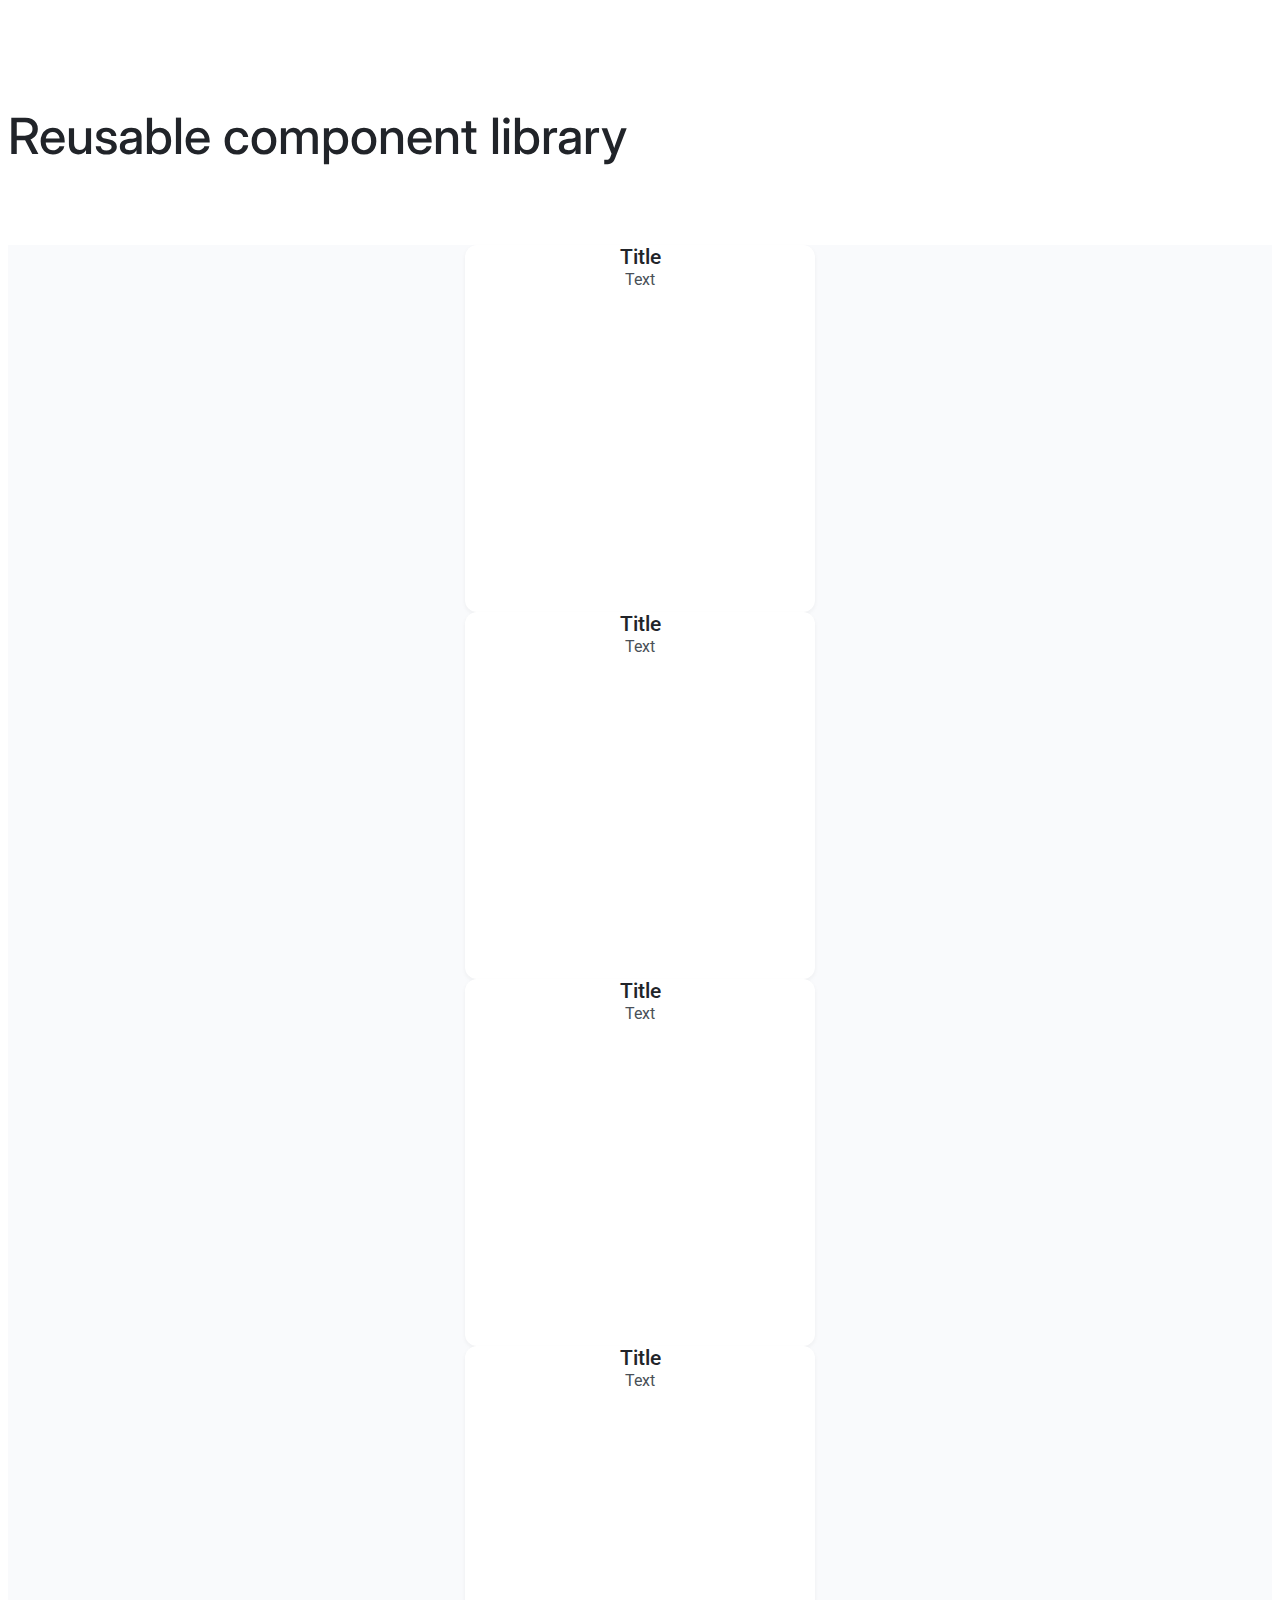
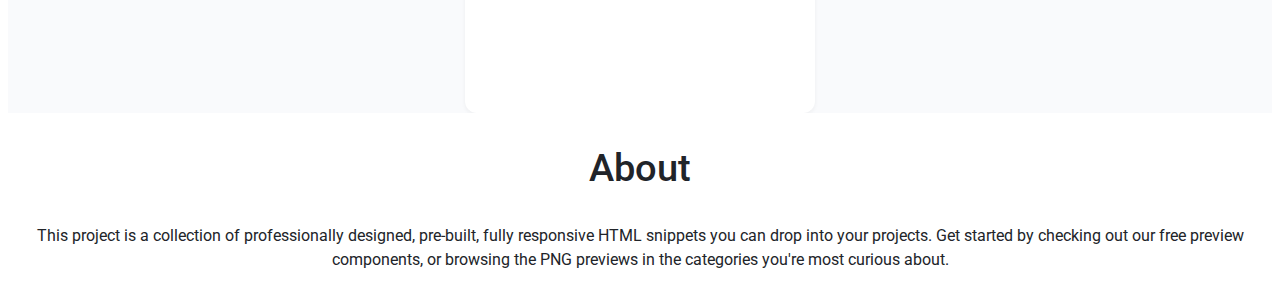
==== index.html @ 3a341c65 "done merge request" ====
<!DOCTYPE html>
<!-- Главная страница -->
<html lang="ru">
<head>
    <link rel="stylesheet" href="./assets/css/main.css">
</head>
<body class="page">
<header class="header">
    <div class="container">
        <h1 class="header__title">Reusable component library</h1>
    </div>
</header>
<main class="preview">
    <div class="container">
<div class="card">
    <div class="card__top"></div>
    <div class="card__body"></div>
        <div class="card__title">Title</div>
        <div class="card__text">Text</div>
    </div>
    <div class="card">
        <div class="card__top"></div>
        <div class="card__body"></div>
        <div class="card__title">Title</div>
        <div class="card__text">Text</div>
    </div>
    <div class="card">
        <div class="card__top"></div>
        <div class="card__body"></div>
        <div class="card__title">Title</div>
        <div class="card__text">Text</div>
    </div>

    <div class="card">
        <div class="card__top"></div>
        <div class="card__body"></div>
        <div class="card__title">Title</div>
        <div class="card__text">Text</div>
    </div>
    </div>
</main>
<footer class="footer">
    <div class="container">
        <h2 class="footer__title">About</h2>
        <p class="footer__text">This project is a collection of professionally designed, pre-built, fully responsive HTML snippets you can drop into your projects. Get started by checking out our free preview components, or browsing the PNG previews in the categories you're most curious about.</p>
    </div>
</footer>
</body>
</html>
---- assets/css/main.css ----
@import '../fonts/fonts.css';

@import "../../components/header/header.css";
@import "../../components/container/container.css";
@import "../../components/preview/preview.css";
@import "../../components/card/card.css";
@import "../../components/footer/footer.css";

:root {
    --white: #ffffff;
    --black: #212429;
    --pink: #F784AD;
    --purple: #7048E8;
    --blue: #374FC7;
    --red: #F03D3E;
    --grey-1: #F8F9FA;
    --grey-2: #DDE2E5;
    --grey-3: #ACB5BD;
    --grey-4: #495057;

    --error: var(--red);
    --success: var(--blue);

    --primary: var(--blue);
    --secondary: var(--purple);
}

body {
    font-family: 'Roboto', sans-serif;
}

html, body{
    height: 100%;
}

.page {
    overflow: hidden;
    display: flex;
    flex-direction: column;
}

main {
    flex-grow: 1;
    background: #F9FAFC;
}

.footer {
    color: #212429;
    text-align: center;
}

.footer__title {
    font-weight: 500;
    font-size: 38px;
    line-height: 1.26;
}

.footer__text {
    font-size: 16px;
    line-height: 1.5;
}
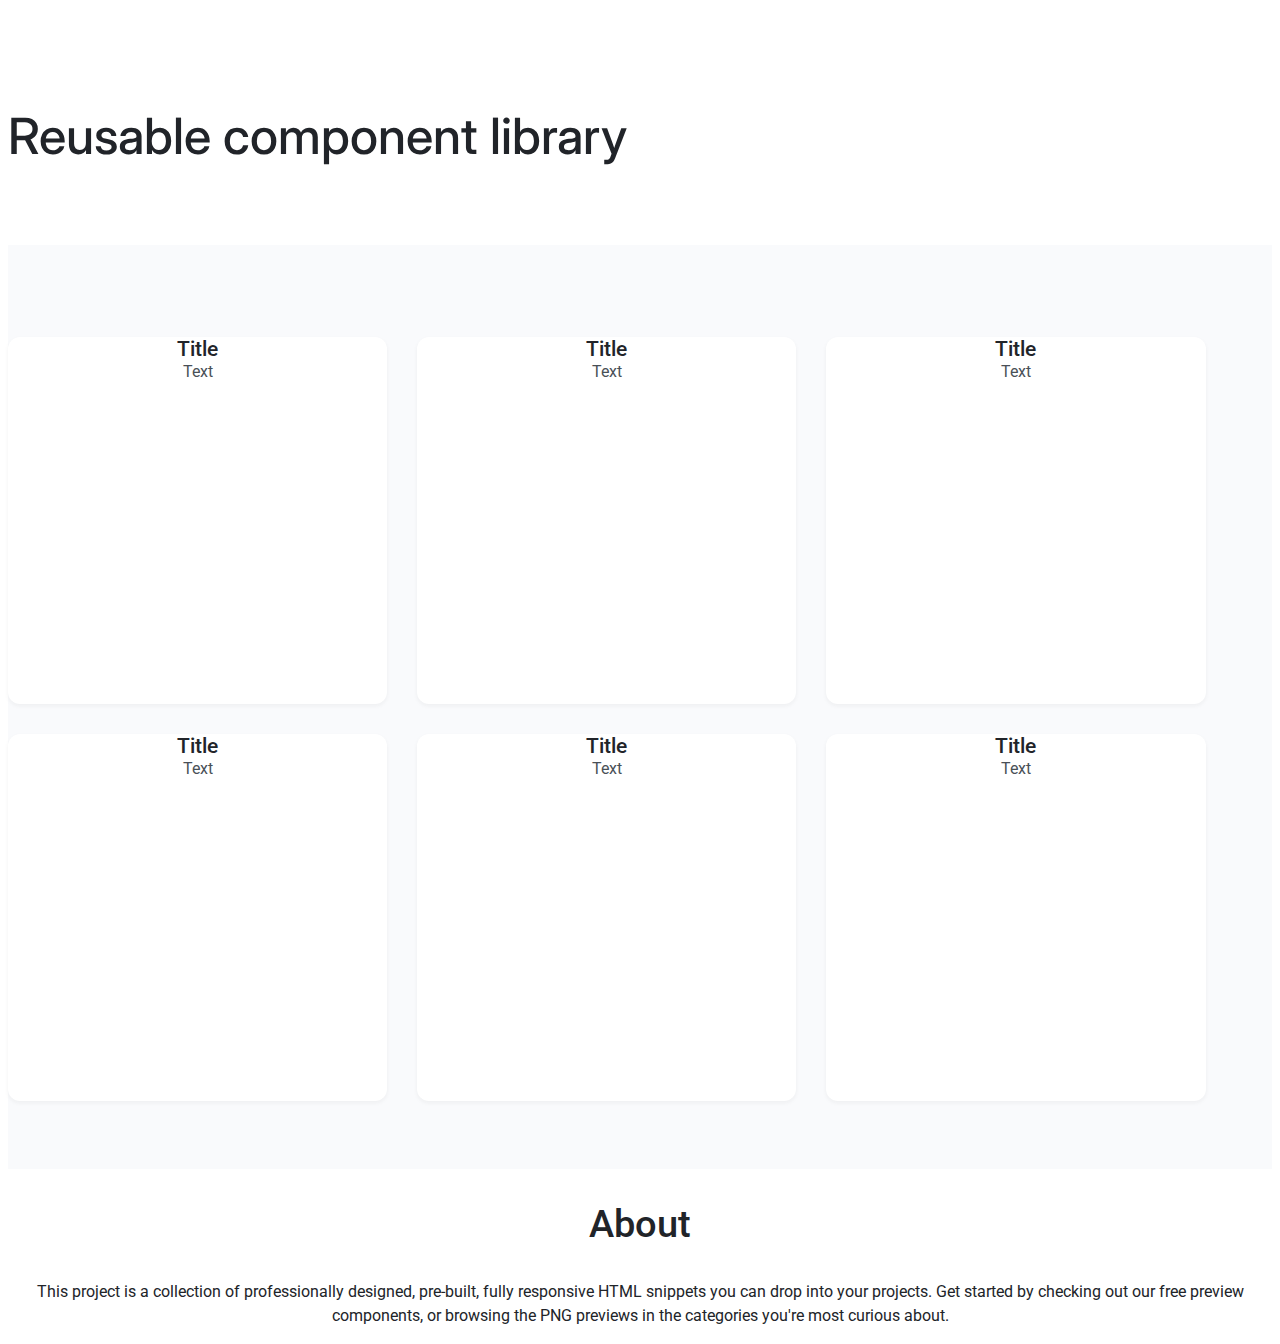
==== commit 6394c4c6: "Rewrite main layout" ====
--- a/index.html
+++ b/index.html
@@ -12,6 +12,7 @@
 </header>
 <main class="preview">
     <div class="container">
+    <div class="preview__inner">
 <div class="card">
     <div class="card__top"></div>
     <div class="card__body"></div>
@@ -37,6 +38,19 @@
         <div class="card__title">Title</div>
         <div class="card__text">Text</div>
     </div>
+        <div class="card">
+            <div class="card__top"></div>
+            <div class="card__body"></div>
+            <div class="card__title">Title</div>
+            <div class="card__text">Text</div>
+        </div>
+        <div class="card">
+            <div class="card__top"></div>
+            <div class="card__body"></div>
+            <div class="card__title">Title</div>
+            <div class="card__text">Text</div>
+        </div>
+    </div>
     </div>
 </main>
 <footer class="footer">
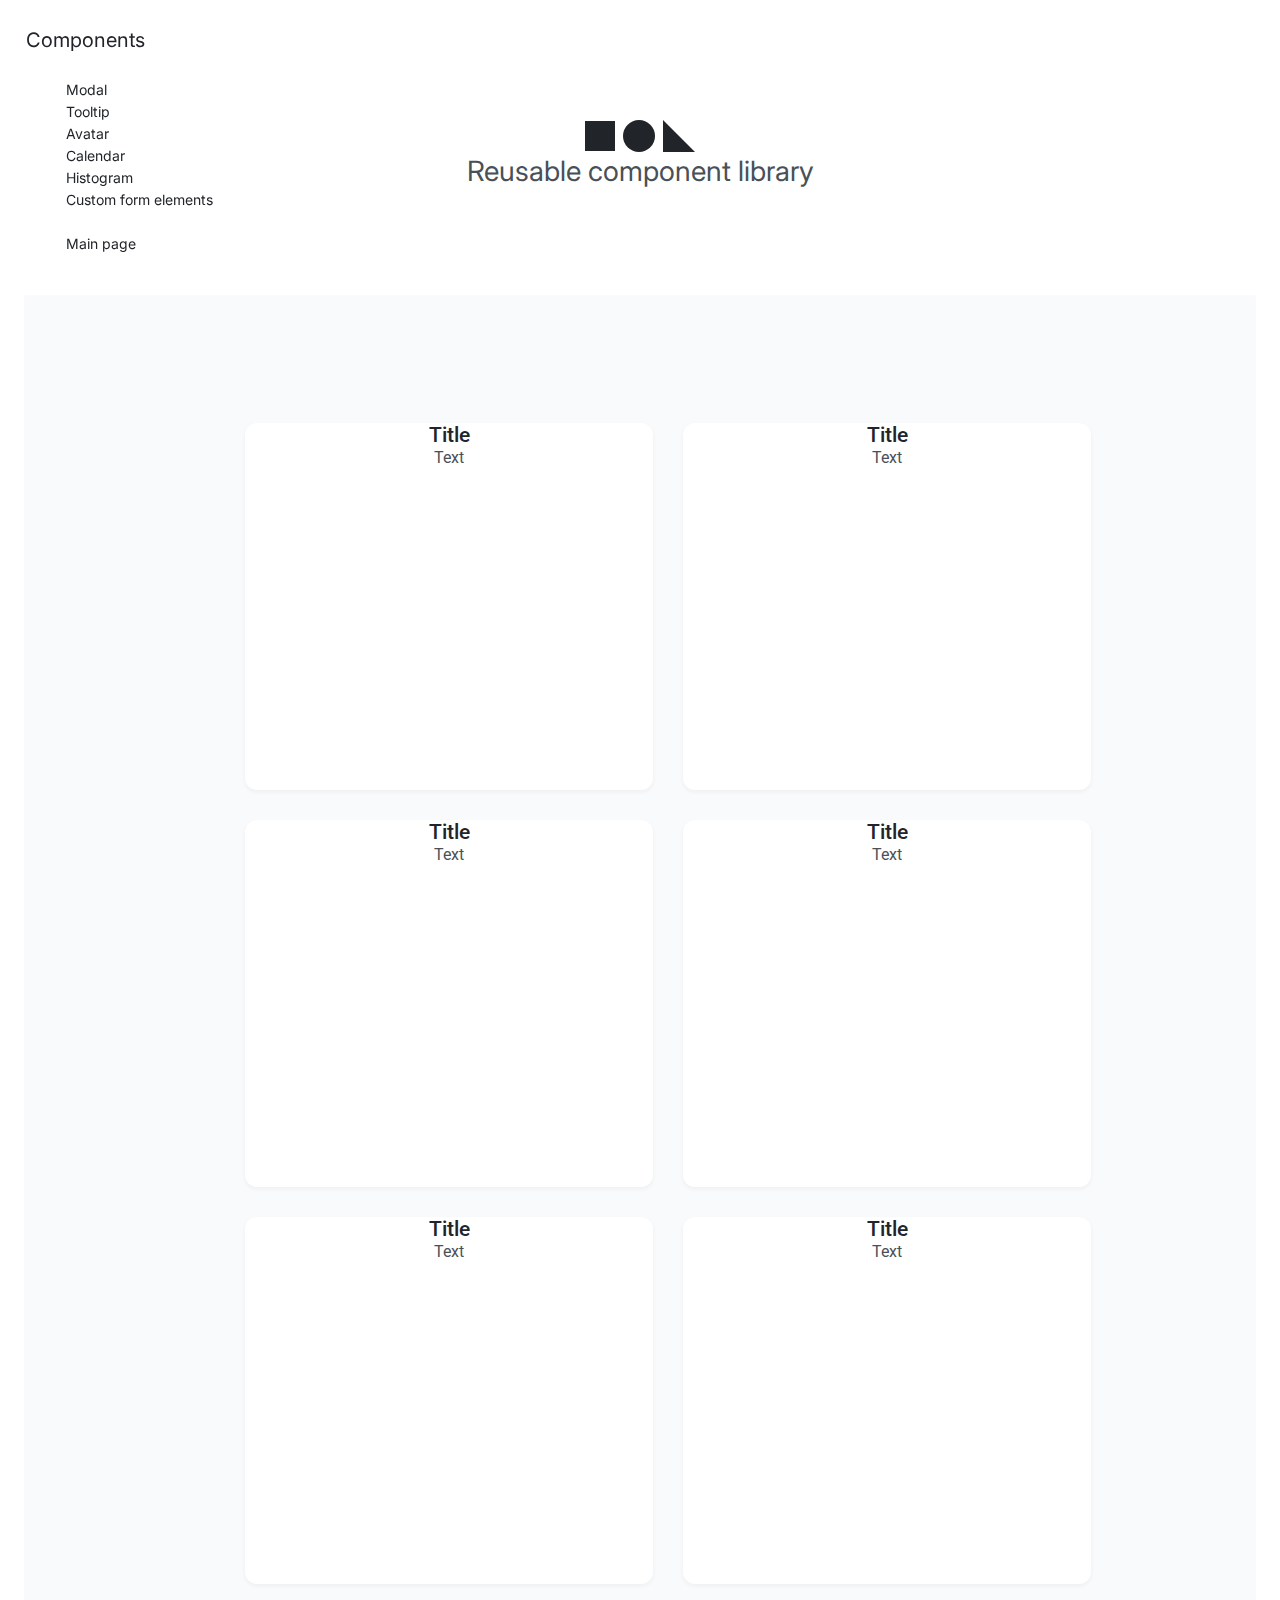
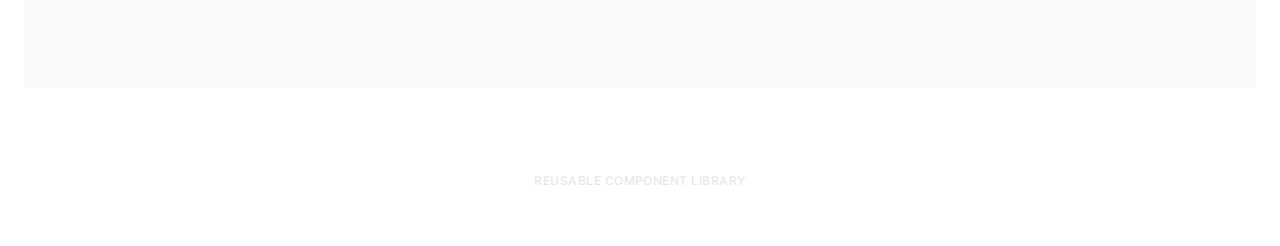
==== commit d31f8904: "rewrite 3" ====
--- a/index.html
+++ b/index.html
@@ -1,63 +1,85 @@
-<!DOCTYPE html>
-<!-- Главная страница -->
-<html lang="ru">
+<!doctype html>
+<html lang="zxx">
 <head>
+    <meta charset="UTF-8">
+    <meta name="viewport"
+          content="width=device-width, user-scalable=no, initial-scale=1.0, maximum-scale=1.0, minimum-scale=1.0">
+    <meta http-equiv="X-UA-Compatible" content="ie=edge">
     <link rel="stylesheet" href="./assets/css/main.css">
+    <title>Template</title>
 </head>
-<body class="page">
-<header class="header">
-    <div class="container">
+<body>
+<div class="page">
+    <header class="page__header header">
+        <div class="burger">
+            <span></span>
+        </div>
+        <a href="" class="header__logo">
+            <img src="/assets/images/mobile/logo/logo.svg" alt="logo">
+        </a>
         <h1 class="header__title">Reusable component library</h1>
-    </div>
-</header>
-<main class="preview">
-    <div class="container">
-    <div class="preview__inner">
-<div class="card">
-    <div class="card__top"></div>
-    <div class="card__body"></div>
-        <div class="card__title">Title</div>
-        <div class="card__text">Text</div>
-    </div>
-    <div class="card">
-        <div class="card__top"></div>
-        <div class="card__body"></div>
-        <div class="card__title">Title</div>
-        <div class="card__text">Text</div>
-    </div>
-    <div class="card">
-        <div class="card__top"></div>
-        <div class="card__body"></div>
-        <div class="card__title">Title</div>
-        <div class="card__text">Text</div>
-    </div>
+    </header>
+    <main class="page__main">
+        <div class="container">
+            <div class="menu">
+                <h4 class="menu__title">Components</h4>
+                <ul class="menu__list">
+                    <li><a class="menu__item" href="#">Modal</a></li>
+                    <li><a class="menu__item" href="#">Tooltip</a></li>
+                    <li><a class="menu__item" href="#">Avatar</a></li>
+                    <li><a class="menu__item" href="#">Calendar</a></li>
+                    <li><a class="menu__item" href="#">Histogram</a></li>
+                    <li><a class="menu__item" href="#">Custom form elements</a></li>
+                    <br>
+                    <li><a class="menu__item" href="#">Main page</a></li>
+                </ul>
+            </div>
+        </div>
+        <div class="preview">
+            <div class="container">
+                <div class="preview__inner">
+                    <div class="card">
+                        <div class="card__top"></div>
+                        <div class="card__body"></div>
+                        <div class="card__title">Title</div>
+                        <div class="card__text">Text</div>
+                    </div>
+                    <div class="card">
+                        <div class="card__top"></div>
+                        <div class="card__body"></div>
+                        <div class="card__title">Title</div>
+                        <div class="card__text">Text</div>
+                    </div>
+                    <div class="card">
+                        <div class="card__top"></div>
+                        <div class="card__body"></div>
+                        <div class="card__title">Title</div>
+                        <div class="card__text">Text</div>
+                    </div>
 
-    <div class="card">
-        <div class="card__top"></div>
-        <div class="card__body"></div>
-        <div class="card__title">Title</div>
-        <div class="card__text">Text</div>
-    </div>
-        <div class="card">
-            <div class="card__top"></div>
-            <div class="card__body"></div>
-            <div class="card__title">Title</div>
-            <div class="card__text">Text</div>
+                    <div class="card">
+                        <div class="card__top"></div>
+                        <div class="card__body"></div>
+                        <div class="card__title">Title</div>
+                        <div class="card__text">Text</div>
+                    </div>
+                    <div class="card">
+                        <div class="card__top"></div>
+                        <div class="card__body"></div>
+                        <div class="card__title">Title</div>
+                        <div class="card__text">Text</div>
+                    </div>
+                    <div class="card">
+                        <div class="card__top"></div>
+                        <div class="card__body"></div>
+                        <div class="card__title">Title</div>
+                        <div class="card__text">Text</div>
+                    </div>
+                </div>
+            </div>
         </div>
-        <div class="card">
-            <div class="card__top"></div>
-            <div class="card__body"></div>
-            <div class="card__title">Title</div>
-            <div class="card__text">Text</div>
-        </div>
-    </div>
-    </div>
-</main>
-<footer class="footer">
-    <div class="container">
-        <h2 class="footer__title">About</h2>
-        <p class="footer__text">This project is a collection of professionally designed, pre-built, fully responsive HTML snippets you can drop into your projects. Get started by checking out our free preview components, or browsing the PNG previews in the categories you're most curious about.</p>
-    </div>
-</footer>
+    </main>
+    <footer class="page__footer">Reusable component library</footer>
+</div>
 </body>
 </html>--- a/assets/css/main.css
+++ b/assets/css/main.css
@@ -5,13 +5,15 @@
 @import "../../components/preview/preview.css";
 @import "../../components/card/card.css";
 @import "../../components/footer/footer.css";
+@import "../../components/burger/burger.css";
+@import "../../components/menu/menu.css";
 
 :root {
     --white: #ffffff;
     --black: #212429;
     --pink: #F784AD;
     --purple: #7048E8;
-    --blue: #374FC7;
+    --blue: #000000;
     --red: #F03D3E;
     --grey-1: #F8F9FA;
     --grey-2: #DDE2E5;
@@ -33,29 +35,81 @@
     height: 100%;
 }
 
-.page {
-    overflow: hidden;
-    display: flex;
-    flex-direction: column;
+a,
+a:visited {
+    text-decoration: none;
+    color: var(--black);
 }
 
-main {
-    flex-grow: 1;
-    background: #F9FAFC;
+li{
+    list-style-type: none;
 }
 
-.footer {
-    color: #212429;
+.page {
+    height: 100%;
+    display: grid;
+    grid-template-rows: auto 1fr auto;
+    grid-row-gap: 1.75rem;
+    padding: 1rem;
+}
+
+.page__header {
+    background-color: var(--white);
+
+}
+
+.header {
+    position: relative;
+}
+
+.header__title {
+    font-family: Inter, sans-serif;
+    font-style: normal;
+    font-weight: normal;
+    font-size: 1.75rem;
+    line-height: 1.36;
+    color: var(--grey-4);
     text-align: center;
 }
 
-.footer__title {
-    font-weight: 500;
-    font-size: 38px;
-    line-height: 1.26;
+.header__logo {
+    display: flex;
+    justify-content: center;
 }
 
-.footer__text {
-    font-size: 16px;
+.page__main {
+    display: grid;
+    grid-template-columns: auto 1fr;
+    grid-column-gap: 3.5rem;
+    background: #F9FAFC;
+    padding: 2.25rem 10.3125rem;
+    position: relative;
+}
+
+@media screen and (max-width: 767px) {
+    .page__main {
+        grid-column-gap: 0;
+    }
+}
+
+@media screen and (max-width: 768px){
+    .page__main {
+        padding: 0;
+    }
+}
+
+.page__footer {
+    font-family: Inter, sans-serif;
+    font-style: normal;
+    font-weight: 500;
+    font-size: 0.75rem;
     line-height: 1.5;
+    letter-spacing: 0.04em;
+    text-transform: uppercase;
+    color: var(--grey-3);
+    display: flex;
+    justify-content: center;
+    align-content: center;
+    padding: 3.5rem 0 3.5rem 0;
+    opacity: 0.3;
 }
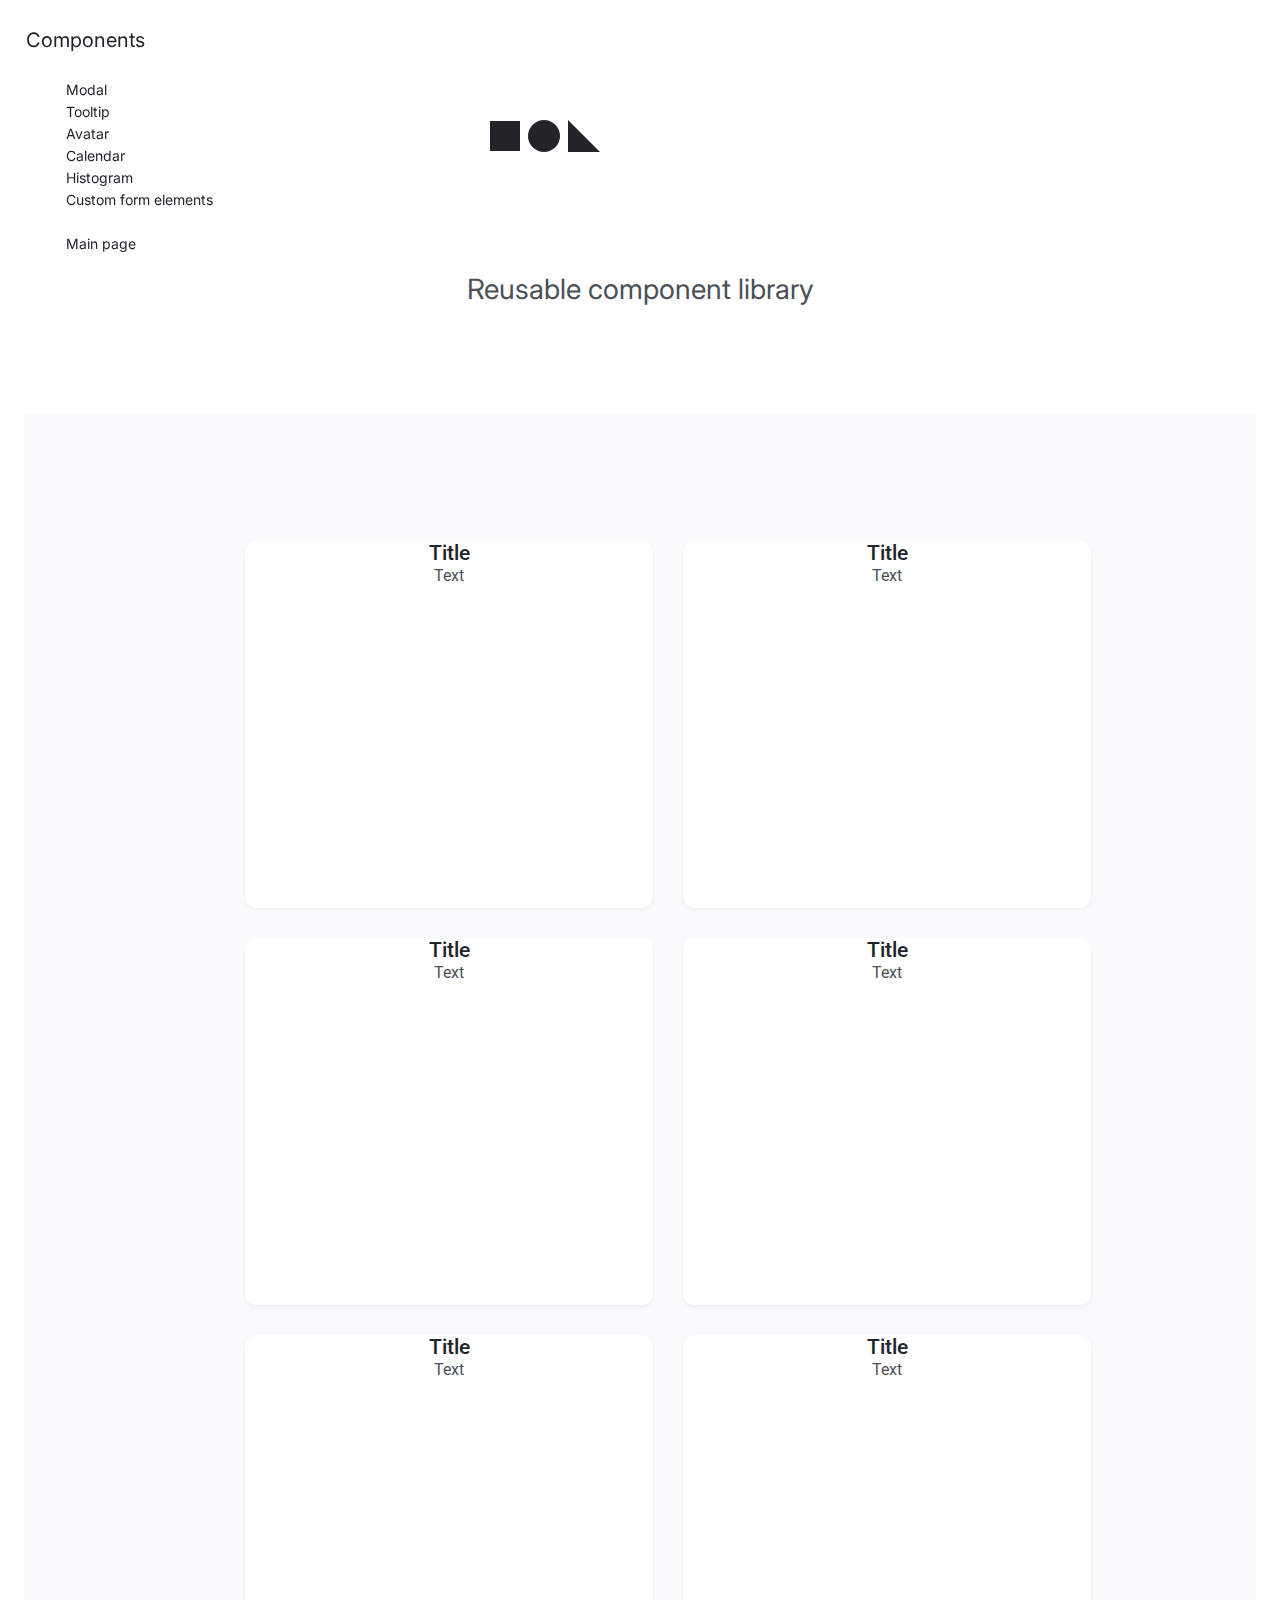
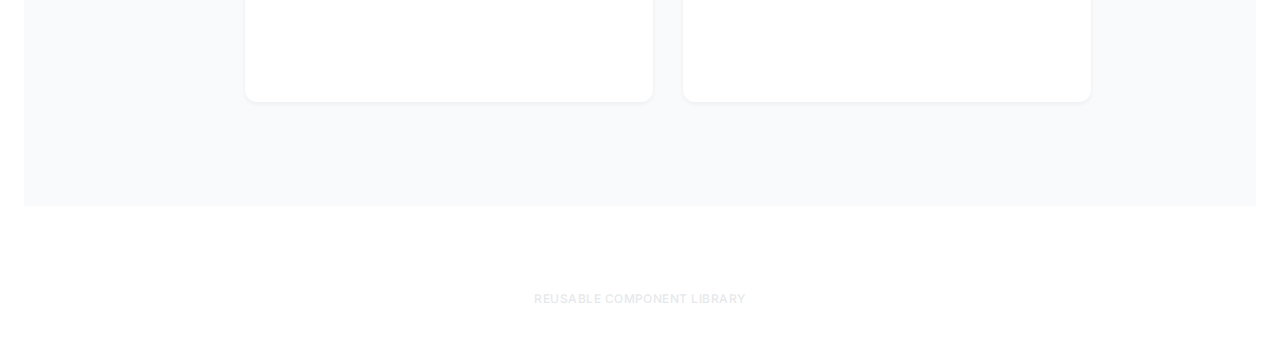
==== commit b107819f: "add avatar, bg-img, srcset, sprites" ====
--- a/index.html
+++ b/index.html
@@ -12,26 +12,32 @@
 <div class="page">
     <header class="page__header header">
         <div class="burger">
-            <span></span>
+            <svg xmlns="http://www.w3.org/2000/svg">
+                <path d="M3 12H21" stroke="#495057" stroke-width="2" stroke-linecap="round" stroke-linejoin="round"/>
+                <path d="M3 6H21" stroke="#495057" stroke-width="2" stroke-linecap="round" stroke-linejoin="round"/>
+                <path d="M3 18H21" stroke="#495057" stroke-width="2" stroke-linecap="round" stroke-linejoin="round"/>
+            </svg>
         </div>
         <a href="" class="header__logo">
-            <img src="/assets/images/mobile/logo/logo.svg" alt="logo">
+            <svg>
+                <use href="/assets/icons/sprites.svg#logo"></use>
+            </svg>
         </a>
         <h1 class="header__title">Reusable component library</h1>
     </header>
     <main class="page__main">
         <div class="container">
-            <div class="menu">
-                <h4 class="menu__title">Components</h4>
-                <ul class="menu__list">
-                    <li><a class="menu__item" href="#">Modal</a></li>
-                    <li><a class="menu__item" href="#">Tooltip</a></li>
-                    <li><a class="menu__item" href="#">Avatar</a></li>
-                    <li><a class="menu__item" href="#">Calendar</a></li>
-                    <li><a class="menu__item" href="#">Histogram</a></li>
-                    <li><a class="menu__item" href="#">Custom form elements</a></li>
+            <div class="sidebar-menu">
+                <h4 class="sidebar-menu__title">Components</h4>
+                <ul class="sidebar-menu__list">
+                    <li><a class="sidebar-menu__item" href="#">Modal</a></li>
+                    <li><a class="sidebar-menu__item" href="#">Tooltip</a></li>
+                    <li><a class="sidebar-menu__item" href="#">Avatar</a></li>
+                    <li><a class="sidebar-menu__item" href="#">Calendar</a></li>
+                    <li><a class="sidebar-menu__item" href="#">Histogram</a></li>
+                    <li><a class="sidebar-menu__item" href="#">Custom form elements</a></li>
                     <br>
-                    <li><a class="menu__item" href="#">Main page</a></li>
+                    <li><a class="sidebar-menu__item" href="#">Main page</a></li>
                 </ul>
             </div>
         </div>
--- a/assets/css/main.css
+++ b/assets/css/main.css
@@ -6,7 +6,8 @@
 @import "../../components/card/card.css";
 @import "../../components/footer/footer.css";
 @import "../../components/burger/burger.css";
-@import "../../components/menu/menu.css";
+@import "../../components/sidebar-menu/sidebar-menu.css";
+
 
 :root {
     --white: #ffffff;
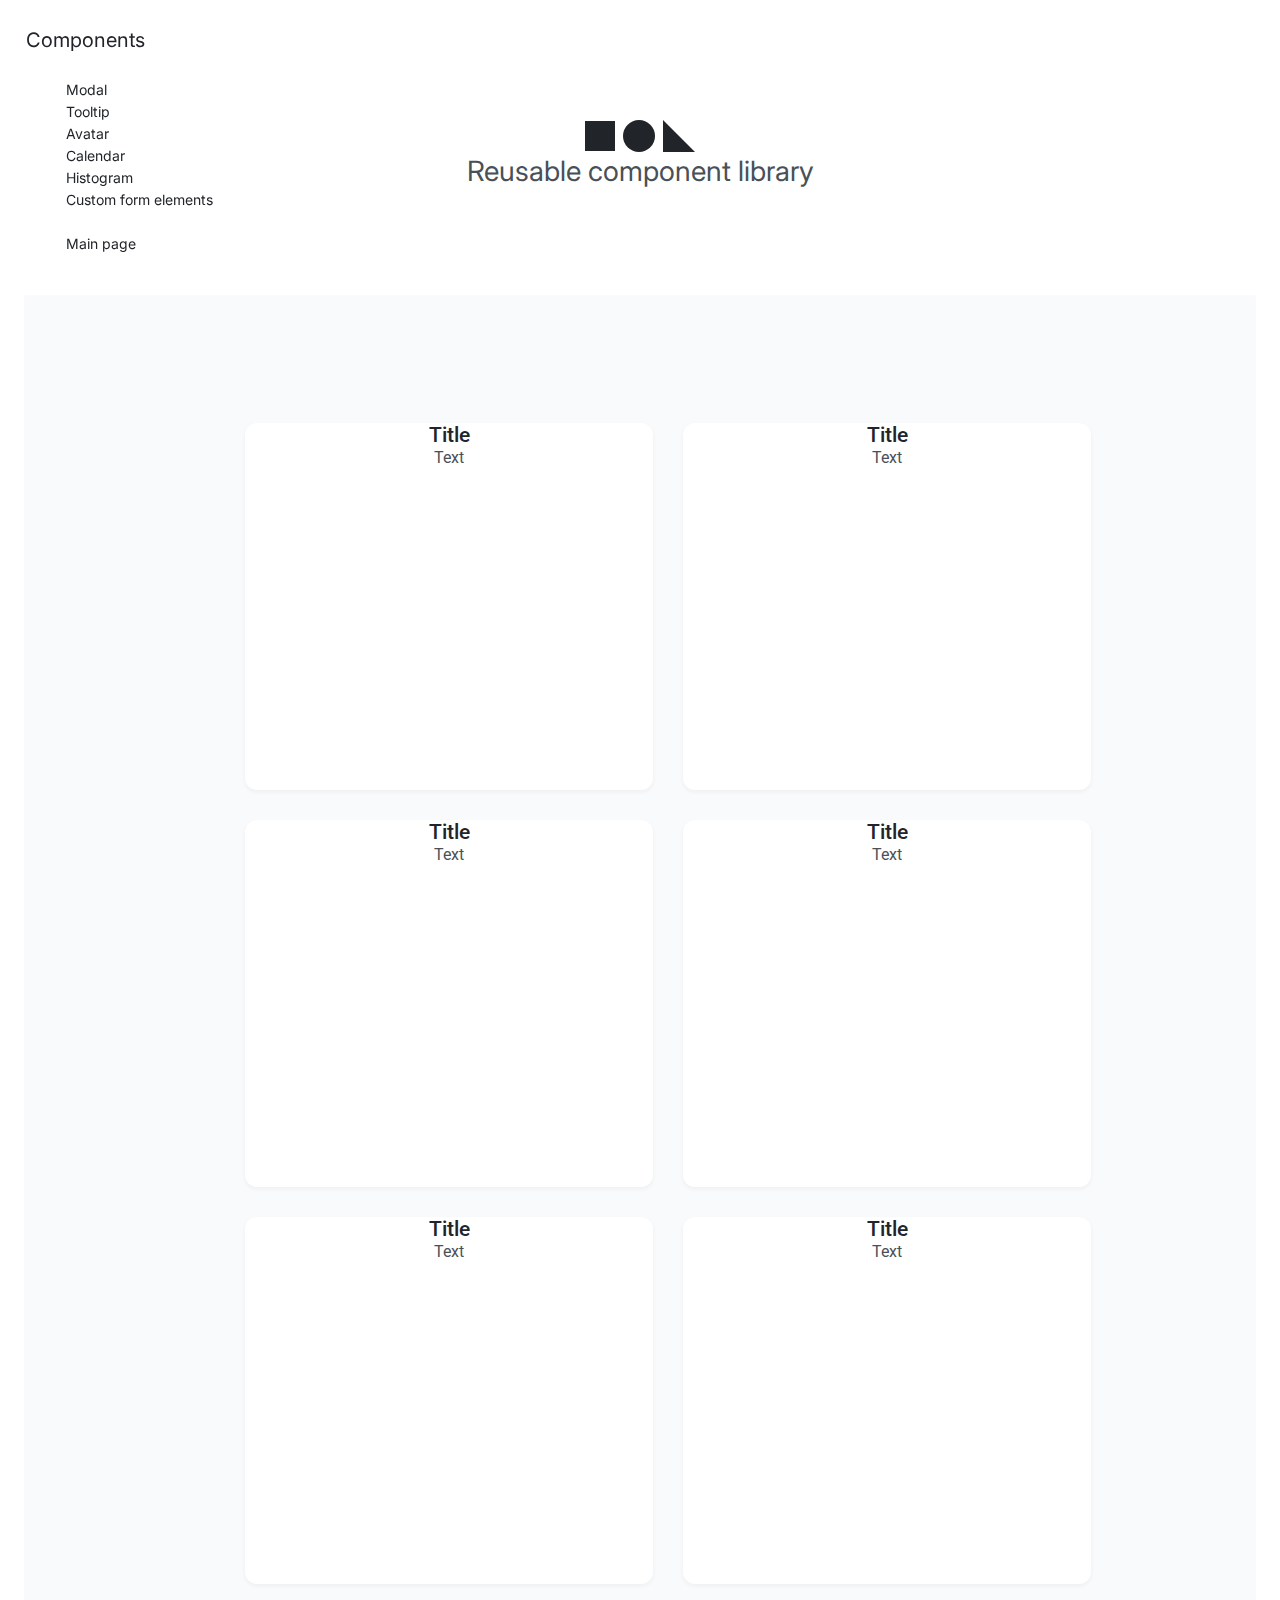
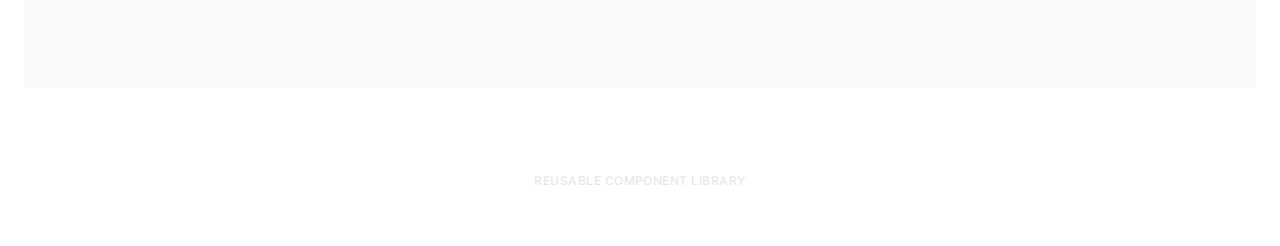
==== commit 4afaeb7b: "another fix" ====
--- a/index.html
+++ b/index.html
@@ -19,7 +19,7 @@
             </svg>
         </div>
         <a href="" class="header__logo">
-            <svg>
+            <svg class="logo-icon">
                 <use href="/assets/icons/sprites.svg#logo"></use>
             </svg>
         </a>
